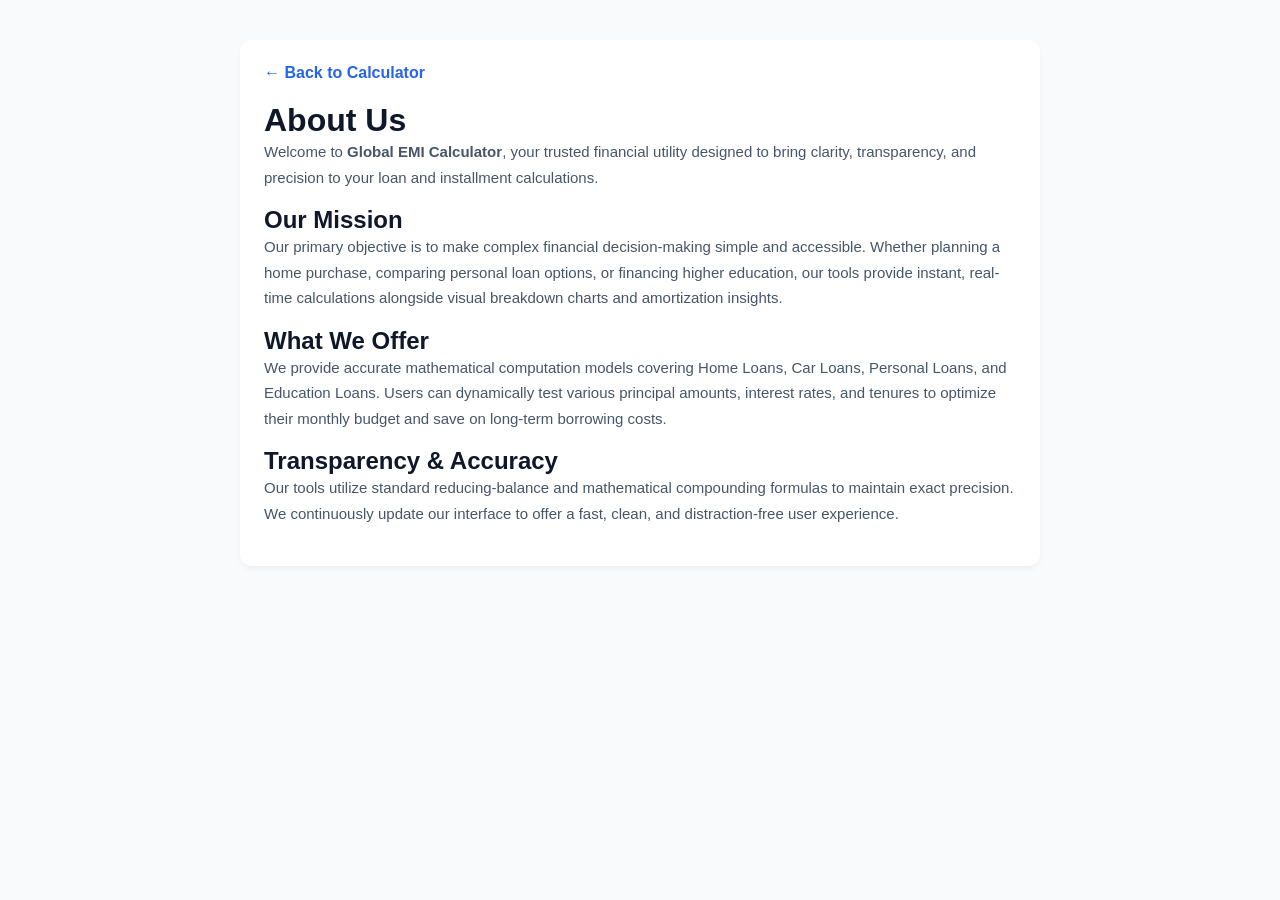
==== about.html @ de72ed79 "Create about.html" ====
<!DOCTYPE html>
<html lang="en">
<head>
    <meta charset="UTF-8">
    <meta name="viewport" content="width=device-width, initial-scale=1.0">
    <title>About Us - Global EMI Calculator</title>
    <link rel="stylesheet" href="style.css">
    <style>
        .page-container { max-width: 800px; margin: 40px auto; padding: 24px; background: #ffffff; border-radius: 12px; box-shadow: 0 4px 6px -1px rgba(0,0,0,0.05); }
        h1, h2 { color: #0f172a; }
        p { color: #475569; line-height: 1.7; font-size: 15px; margin-bottom: 16px; }
        a.back-link { display: inline-block; margin-bottom: 20px; color: #2563eb; text-decoration: none; font-weight: 600; }
    </style>
</head>
<body style="background-color: #f8fafc; font-family: 'Segoe UI', Tahoma, Geneva, Verdana, sans-serif;">
    <div class="page-container">
        <a href="index.html" class="back-link">← Back to Calculator</a>
        <h1>About Us</h1>
        <p>Welcome to <strong>Global EMI Calculator</strong>, your trusted financial utility designed to bring clarity, transparency, and precision to your loan and installment calculations.</p>
        
        <h2>Our Mission</h2>
        <p>Our primary objective is to make complex financial decision-making simple and accessible. Whether planning a home purchase, comparing personal loan options, or financing higher education, our tools provide instant, real-time calculations alongside visual breakdown charts and amortization insights.</p>
        
        <h2>What We Offer</h2>
        <p>We provide accurate mathematical computation models covering Home Loans, Car Loans, Personal Loans, and Education Loans. Users can dynamically test various principal amounts, interest rates, and tenures to optimize their monthly budget and save on long-term borrowing costs.</p>
        
        <h2>Transparency & Accuracy</h2>
        <p>Our tools utilize standard reducing-balance and mathematical compounding formulas to maintain exact precision. We continuously update our interface to offer a fast, clean, and distraction-free user experience.</p>
    </div>
</body>
</html>
---- style.css ----
* {
    margin: 0;
    padding: 0;
    box-sizing: border-box;
    font-family: -apple-system, BlinkMacSystemFont, "Segoe UI", Roboto, sans-serif;
}

body {
    background-color: #f4f6f9;
    color: #333333;
    padding-bottom: 50px;
}

/* Navbar - Centered Navigation Tabs */
.navbar {
    display: flex;
    justify-content: space-between;
    align-items: center;
    background: #ffffff;
    padding: 15px 40px;
    box-shadow: 0 2px 10px rgba(0,0,0,0.03);
    position: relative;
}

.logo {
    font-size: 18px;
    font-weight: 700;
    color: #111827;
    display: flex;
    align-items: center;
    gap: 8px;
    white-space: nowrap;
}

/* CENTER ALIGNED LOAN TABS */
.nav-tabs {
    display: flex;
    list-style: none;
    gap: 25px;
    flex: 1;
    justify-content: center;
    margin: 0 20px;
}

.tab-link {
    cursor: pointer;
    font-size: 14px;
    font-weight: 500;
    color: #6b7280;
    padding: 6px 12px;
    transition: all 0.2s;
    white-space: nowrap;
}

.tab-link:hover {
    color: #111827;
}

.tab-link.active {
    color: #2563eb;
    border-bottom: 2px solid #2563eb;
    font-weight: 600;
}

/* Custom Dropdown Trigger Container */
.custom-dropdown-container {
    position: relative;
    margin-left: auto;
}

/* Layout */
.container {
    max-width: 1100px;
    margin: 40px auto;
    padding: 0 20px;
}

.main-section {
    display: flex;
    gap: 30px;
    align-items: stretch;
}

/* Left Section */
.left {
    flex: 2;
    background: #ffffff;
    padding: 35px;
    border-radius: 16px;
    box-shadow: 0 4px 20px rgba(0,0,0,0.02);
}

.left h1 {
    font-size: 28px;
    color: #111827;
    margin-bottom: 8px;
}

.subtitle {
    font-size: 13px;
    color: #6b7280;
    line-height: 1.5;
    margin-bottom: 25px;
}

.params-box h3 {
    font-size: 15px;
    color: #374151;
    margin-bottom: 20px;
}

.input-group {
    margin-bottom: 22px;
}

.label-row {
    display: flex;
    justify-content: space-between;
    align-items: center;
    margin-bottom: 8px;
}

.label-row label {
    font-size: 11px;
    font-weight: 700;
    color: #6b7280;
    letter-spacing: 0.5px;
}

/* EDITABLE INPUT BOXES */
.input-wrapper {
    background: #e0f2fe;
    border: 1px solid #bae6fd;
    padding: 3px 10px;
    border-radius: 6px;
    display: flex;
    align-items: center;
    gap: 3px;
    transition: all 0.2s ease;
}

.input-wrapper span {
    color: #0369a1;
    font-weight: 700;
    font-size: 14px;
    transition: color 0.2s ease;
}

.value-input {
    background: transparent;
    border: none;
    outline: none;
    color: #0369a1;
    font-weight: 700;
    font-size: 14px;
    width: 85px;
    text-align: right;
    transition: color 0.2s ease;
}

.input-wrapper:hover,
.input-wrapper:focus-within {
    background: #e6f9f5;
    border-color: #00d09c;
}

.input-wrapper:hover span,
.input-wrapper:hover .value-input,
.input-wrapper:focus-within span,
.input-wrapper:focus-within .value-input {
    color: #00d09c;
}

.value-input::-webkit-outer-spin-button,
.value-input::-webkit-inner-spin-button {
    -webkit-appearance: none;
    margin: 0;
}

/* GREEN SLIDER & DYNAMIC TRACK FILL */
input[type="range"] {
    -webkit-appearance: none;
    width: 100%;
    height: 6px;
    background: linear-gradient(to right, #00d09c 0%, #00d09c 50%, #e5e7eb 50%, #e5e7eb 100%);
    border-radius: 5px;
    outline: none;
    cursor: pointer;
}

input[type="range"]::-webkit-slider-thumb {
    -webkit-appearance: none;
    width: 18px;
    height: 18px;
    border-radius: 50%;
    background: #00d09c;
    cursor: pointer;
    box-shadow: 0 0 6px rgba(0, 208, 156, 0.4);
    transition: transform 0.1s ease;
}

input[type="range"]::-webkit-slider-thumb:hover {
    transform: scale(1.15);
}

.range-labels {
    display: flex;
    justify-content: space-between;
    font-size: 11px;
    color: #9ca3af;
    margin-top: 6px;
}

/* Right Section - Dark Card */
.right {
    flex: 1;
    background: #090d16;
    color: white;
    padding: 25px;
    border-radius: 16px;
    display: flex;
    flex-direction: column;
    justify-content: space-between;
    box-shadow: 0 10px 25px rgba(0,0,0,0.15);
}

.card-subtitle {
    font-size: 10px;
    font-weight: 700;
    color: #6b7280;
    letter-spacing: 1px;
}

.emi-title {
    font-size: 12px;
    color: #9ca3af;
    margin-top: 15px;
}

.right h2 {
    font-size: 32px;
    font-weight: 700;
    color: #ffffff;
    margin-bottom: 15px;
}

.chart-box {
    width: 100%;
    max-width: 200px;
    margin: 15px auto;
    display: flex;
    justify-content: center;
    align-items: center;
}

.chart-box canvas {
    width: 100% !important;
    height: auto !important;
}

.summary-list {
    display: flex;
    flex-direction: column;
    gap: 12px;
    border-top: 1px solid #1f2937;
    padding-top: 15px;
    margin-bottom: 15px;
}

.summary-item {
    display: flex;
    justify-content: space-between;
    font-size: 13px;
    color: #ffffff;
}

.summary-item strong {
    color: #ffffff;
}

.summary-item.total strong {
    color: #ffffff;
    font-size: 15px;
}

.schedule-main-header {
    display: flex;
    flex-direction: column;
    align-items: center;
    text-align: center;
    border-top: 1px solid #1f2937;
    padding-top: 15px;
}

.amort-header-title {
    font-size: 12px;
    font-weight: 500;
    color: #9ca3af;
    margin-bottom: 8px;
}

.toggle-amort-btn {
    background: transparent;
    border: none;
    cursor: pointer;
    outline: none;
}

.circle-icon {
    display: inline-flex;
    align-items: center;
    justify-content: center;
    width: 28px;
    height: 28px;
    border-radius: 50%;
    border: 1px solid #4b5563;
    color: #ffffff;
    font-size: 16px;
    line-height: 1;
    transition: all 0.2s ease;
}

.toggle-amort-btn:hover .circle-icon {
    border-color: #00d09c;
    color: #00d09c;
}

.schedule-section {
    background: #ffffff;
    border-radius: 16px;
    padding: 25px 30px;
    margin-top: 30px;
    box-shadow: 0 4px 20px rgba(0,0,0,0.02);
}

.year-block {
    border-bottom: 1px solid #f3f4f6;
}

.year-block:last-child {
    border-bottom: none;
}

.year-header {
    display: flex;
    justify-content: space-between;
    align-items: center;
    padding: 18px 8px;
    cursor: pointer;
    font-size: 16px;
    font-weight: 600;
    color: #1f2937;
    transition: color 0.2s;
}

.year-header:hover {
    color: #00d09c;
}

.chevron-icon {
    font-size: 12px;
    color: #6b7280;
    transition: transform 0.2s ease;
}

.year-block.active .chevron-icon {
    transform: rotate(180deg);
}

.month-table-wrapper {
    display: none;
    padding: 15px;
    margin: 10px 0 20px 0;
    background-color: #f4fbf7;
    border-radius: 12px;
    border: 1px solid #e1f5ee;
    overflow-x: auto;
    -webkit-overflow-scrolling: touch;
}

.year-block.active .month-table-wrapper {
    display: block;
}

.amort-table {
    width: 100%;
    min-width: 500px;
    border-collapse: collapse;
}

.amort-table th {
    text-align: left;
    padding: 12px 10px;
    color: #64748b;
    font-weight: 500;
    font-size: 13px;
    border-bottom: 1px solid #d1eae1;
    white-space: nowrap;
}

.amort-table td {
    padding: 12px 10px;
    color: #222529;
    font-weight: 500;
    font-size: 14px;
    white-space: nowrap;
}

.amort-table tbody tr {
    transition: background 0.15s ease;
}

.amort-table tbody tr:hover {
    background-color: #e8f7f1;
}

.month-table-wrapper::-webkit-scrollbar {
    height: 4px;
}

.month-table-wrapper::-webkit-scrollbar-track {
    background: #e1f5ee;
    border-radius: 10px;
}

.month-table-wrapper::-webkit-scrollbar-thumb {
    background: #00d09c;
    border-radius: 10px;
}

.load-more-box {
    text-align: center;
    margin-top: 25px;
}

.btn-load-more {
    background-color: #00d09c;
    color: #ffffff;
    border: none;
    padding: 10px 24px;
    border-radius: 6px;
    font-weight: 600;
    font-size: 13px;
    cursor: pointer;
    transition: background 0.2s ease;
}

.btn-load-more:hover {
    background-color: #00b889;
}

/* CUSTOM FLOATING DROPDOWN WITH HD FLAG IMAGES */
.custom-dropdown-btn {
    background: #1e293b;
    color: white;
    border: 1px solid #475569;
    padding: 6px 14px;
    border-radius: 20px;
    cursor: pointer;
    display: flex;
    align-items: center;
    gap: 6px;
    font-size: 14px;
    transition: all 0.2s ease;
}

.custom-dropdown-btn:hover {
    background: #334155;
}

.btn-flag-img {
    width: 20px;
    height: 14px;
    border-radius: 2px;
    object-fit: cover;
}

.custom-dropdown-menu {
    position: absolute;
    right: 0;
    top: 45px;
    width: 230px;
    max-height: 320px;
    overflow-y: auto;
    background: #ffffff;
    border-radius: 16px;
    box-shadow: 0 10px 25px rgba(0, 0, 0, 0.2);
    display: none;
    flex-direction: column;
    padding: 8px 0;
    z-index: 1000;
    border: 1px solid #e2e8f0;
}

.custom-dropdown-menu.show {
    display: flex;
}

.dropdown-item {
    display: flex;
    align-items: center;
    padding: 10px 16px;
    cursor: pointer;
    color: #1e293b;
    font-size: 14px;
    font-weight: 500;
    transition: background 0.2s;
}

.dropdown-item:hover {
    background: #f1f5f9;
}

.flag-img {
    width: 22px;
    height: 15px;
    border-radius: 2px;
    margin-right: 12px;
    object-fit: cover;
    box-shadow: 0 1px 3px rgba(0,0,0,0.2);
}

.dropdown-item .country-name {
    flex: 1;
}

.dropdown-item .checkmark {
    color: #2563eb;
    font-weight: bold;
    visibility: hidden;
}

.dropdown-item.active .checkmark {
    visibility: visible;
}

.dropdown-item.active {
    background: #eff6ff;
    color: #2563eb;
}

/* Mobile responsive */
@media (max-width: 768px) {
    .navbar {
        padding: 12px 15px;
        flex-direction: column;
        gap: 12px;
    }

    .nav-tabs {
        margin: 5px 0;
        gap: 10px;
        overflow-x: auto;
        width: 100%;
        justify-content: flex-start;
        padding-bottom: 5px;
    }

    .container {
        margin: 20px auto;
        padding: 0 12px;
    }

    .main-section {
        flex-direction: column;
        gap: 20px;
    }

    .left, .right {
        padding: 20px;
    }

    .schedule-section {
        padding: 15px;
    }

    .month-table-wrapper {
        padding: 10px;
    }
}
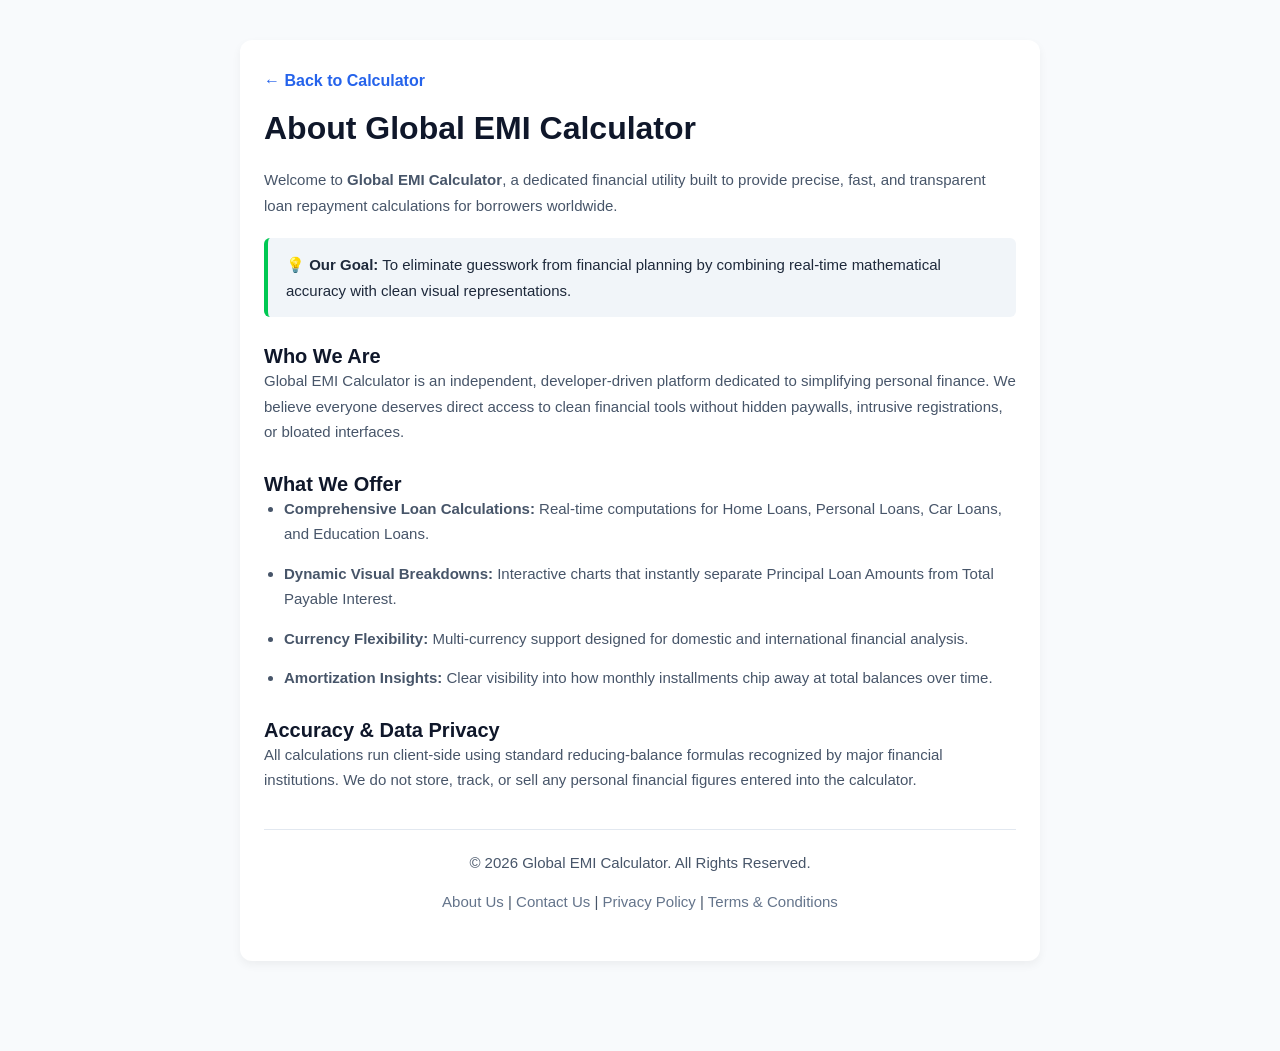
==== commit 6d314e56: "Update about.html" ====
--- a/about.html
+++ b/about.html
@@ -6,26 +6,82 @@
     <title>About Us - Global EMI Calculator</title>
     <link rel="stylesheet" href="style.css">
     <style>
-        .page-container { max-width: 800px; margin: 40px auto; padding: 24px; background: #ffffff; border-radius: 12px; box-shadow: 0 4px 6px -1px rgba(0,0,0,0.05); }
+        .page-container { 
+            max-width: 800px; 
+            margin: 40px auto; 
+            padding: 32px 24px; 
+            background: #ffffff; 
+            border-radius: 12px; 
+            box-shadow: 0 4px 10px rgba(0,0,0,0.05); 
+        }
         h1, h2 { color: #0f172a; }
-        p { color: #475569; line-height: 1.7; font-size: 15px; margin-bottom: 16px; }
-        a.back-link { display: inline-block; margin-bottom: 20px; color: #2563eb; text-decoration: none; font-weight: 600; }
+        h1 { margin-bottom: 20px; }
+        h2 { margin-top: 28px; font-size: 20px; }
+        p, li { color: #475569; line-height: 1.7; font-size: 15px; margin-bottom: 14px; }
+        ul { padding-left: 20px; margin-bottom: 16px; }
+        a.back-link { 
+            display: inline-block; 
+            margin-bottom: 20px; 
+            color: #2563eb; 
+            text-decoration: none; 
+            font-weight: 600; 
+        }
+        a.back-link:hover { text-decoration: underline; }
+        .highlight-box {
+            background: #f1f5f9;
+            border-left: 4px solid #00c853;
+            padding: 14px 18px;
+            border-radius: 6px;
+            margin: 20px 0;
+        }
+        footer {
+            text-align: center;
+            margin-top: 36px;
+            padding-top: 20px;
+            border-top: 1px solid #e2e8f0;
+            color: #64748b;
+            font-size: 13px;
+        }
+        footer a { color: #64748b; text-decoration: none; }
+        footer a:hover { text-decoration: underline; }
     </style>
 </head>
 <body style="background-color: #f8fafc; font-family: 'Segoe UI', Tahoma, Geneva, Verdana, sans-serif;">
     <div class="page-container">
         <a href="index.html" class="back-link">← Back to Calculator</a>
-        <h1>About Us</h1>
-        <p>Welcome to <strong>Global EMI Calculator</strong>, your trusted financial utility designed to bring clarity, transparency, and precision to your loan and installment calculations.</p>
         
-        <h2>Our Mission</h2>
-        <p>Our primary objective is to make complex financial decision-making simple and accessible. Whether planning a home purchase, comparing personal loan options, or financing higher education, our tools provide instant, real-time calculations alongside visual breakdown charts and amortization insights.</p>
+        <h1>About Global EMI Calculator</h1>
+        <p>Welcome to <strong>Global EMI Calculator</strong>, a dedicated financial utility built to provide precise, fast, and transparent loan repayment calculations for borrowers worldwide.</p>
         
+        <div class="highlight-box">
+            <p style="margin: 0; font-weight: 500; color: #1e293b;">
+                💡 <strong>Our Goal:</strong> To eliminate guesswork from financial planning by combining real-time mathematical accuracy with clean visual representations.
+            </p>
+        </div>
+
+        <h2>Who We Are</h2>
+        <p>Global EMI Calculator is an independent, developer-driven platform dedicated to simplifying personal finance. We believe everyone deserves direct access to clean financial tools without hidden paywalls, intrusive registrations, or bloated interfaces.</p>
+
         <h2>What We Offer</h2>
-        <p>We provide accurate mathematical computation models covering Home Loans, Car Loans, Personal Loans, and Education Loans. Users can dynamically test various principal amounts, interest rates, and tenures to optimize their monthly budget and save on long-term borrowing costs.</p>
-        
-        <h2>Transparency & Accuracy</h2>
-        <p>Our tools utilize standard reducing-balance and mathematical compounding formulas to maintain exact precision. We continuously update our interface to offer a fast, clean, and distraction-free user experience.</p>
+        <ul>
+            <li><strong>Comprehensive Loan Calculations:</strong> Real-time computations for Home Loans, Personal Loans, Car Loans, and Education Loans.</li>
+            <li><strong>Dynamic Visual Breakdowns:</strong> Interactive charts that instantly separate Principal Loan Amounts from Total Payable Interest.</li>
+            <li><strong>Currency Flexibility:</strong> Multi-currency support designed for domestic and international financial analysis.</li>
+            <li><strong>Amortization Insights:</strong> Clear visibility into how monthly installments chip away at total balances over time.</li>
+        </ul>
+
+        <h2>Accuracy & Data Privacy</h2>
+        <p>All calculations run client-side using standard reducing-balance formulas recognized by major financial institutions. We do not store, track, or sell any personal financial figures entered into the calculator.</p>
+
+        <footer>
+            <p>© 2026 Global EMI Calculator. All Rights Reserved.</p>
+            <p>
+                <a href="about.html">About Us</a> | 
+                <a href="contact.html">Contact Us</a> | 
+                <a href="privacy-policy.html">Privacy Policy</a> | 
+                <a href="terms.html">Terms & Conditions</a>
+            </p>
+        </footer>
     </div>
 </body>
 </html>
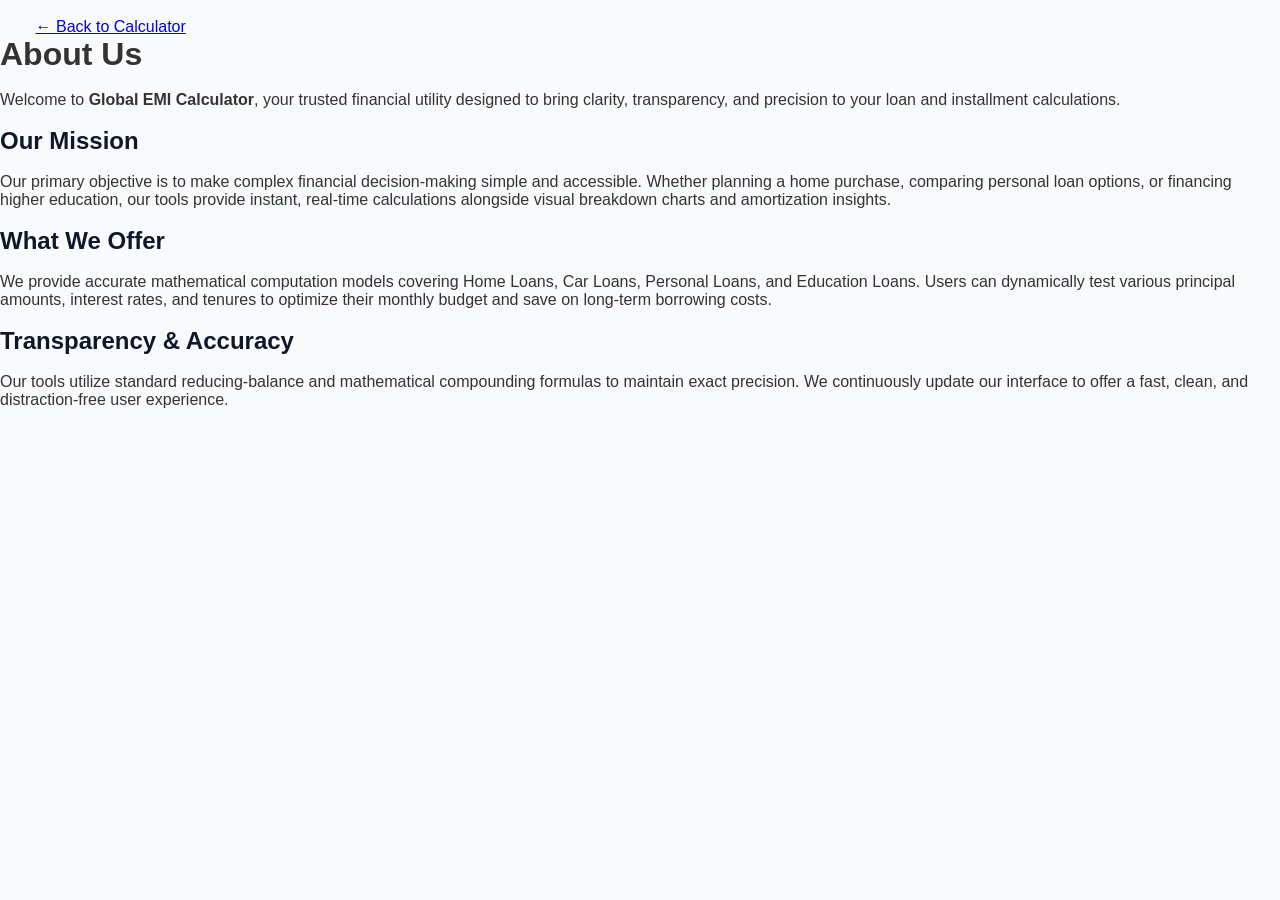
==== commit e013f494: "Update about.html" ====
--- a/about.html
+++ b/about.html
@@ -1,87 +1,31 @@
 <!DOCTYPE html>
 <html lang="en">
 <head>
-    <meta charset="UTF-8">
-    <meta name="viewport" content="width=device-width, initial-scale=1.0">
-    <title>About Us - Global EMI Calculator</title>
-    <link rel="stylesheet" href="style.css">
-    <style>
-        .page-container { 
-            max-width: 800px; 
-            margin: 40px auto; 
-            padding: 32px 24px; 
-            background: #ffffff; 
-            border-radius: 12px; 
-            box-shadow: 0 4px 10px rgba(0,0,0,0.05); 
-        }
-        h1, h2 { color: #0f172a; }
-        h1 { margin-bottom: 20px; }
-        h2 { margin-top: 28px; font-size: 20px; }
-        p, li { color: #475569; line-height: 1.7; font-size: 15px; margin-bottom: 14px; }
-        ul { padding-left: 20px; margin-bottom: 16px; }
-        a.back-link { 
-            display: inline-block; 
-            margin-bottom: 20px; 
-            color: #2563eb; 
-            text-decoration: none; 
-            font-weight: 600; 
-        }
-        a.back-link:hover { text-decoration: underline; }
-        .highlight-box {
-            background: #f1f5f9;
-            border-left: 4px solid #00c853;
-            padding: 14px 18px;
-            border-radius: 6px;
-            margin: 20px 0;
-        }
-        footer {
-            text-align: center;
-            margin-top: 36px;
-            padding-top: 20px;
-            border-top: 1px solid #e2e8f0;
-            color: #64748b;
-            font-size: 13px;
-        }
-        footer a { color: #64748b; text-decoration: none; }
-        footer a:hover { text-decoration: underline; }
-    </style>
+    <meta charset="UTF-8">
+    <meta name="viewport" content="width=device-width, initial-scale=1.0">
+    <title>About Us - Global EMI Calculator</title>
+    <link rel="stylesheet" href="style.css">
+    <style>
+        .page-container { max-width: 800px; margin: 40px auto; padding: 24px; background: #ffffff; border-radius: 12px; box-shadow: 0 4px 6px -1px rgba(0,0,0,0.05); }
+        h1, h2 { color: #0f172a; }
+        p { color: #475569; line-height: 1.7; font-size: 15px; margin-bottom: 16px; }
+        a.back-link { display: inline-block; margin-bottom: 20px; color: #2563eb; text-decoration: none; font-weight: 600; }
+    </style>
 </head>
 <body style="background-color: #f8fafc; font-family: 'Segoe UI', Tahoma, Geneva, Verdana, sans-serif;">
-    <div class="page-container">
-        <a href="index.html" class="back-link">← Back to Calculator</a>
-        
-        <h1>About Global EMI Calculator</h1>
-        <p>Welcome to <strong>Global EMI Calculator</strong>, a dedicated financial utility built to provide precise, fast, and transparent loan repayment calculations for borrowers worldwide.</p>
-        
-        <div class="highlight-box">
-            <p style="margin: 0; font-weight: 500; color: #1e293b;">
-                💡 <strong>Our Goal:</strong> To eliminate guesswork from financial planning by combining real-time mathematical accuracy with clean visual representations.
-            </p>
-        </div>
-
-        <h2>Who We Are</h2>
-        <p>Global EMI Calculator is an independent, developer-driven platform dedicated to simplifying personal finance. We believe everyone deserves direct access to clean financial tools without hidden paywalls, intrusive registrations, or bloated interfaces.</p>
-
-        <h2>What We Offer</h2>
-        <ul>
-            <li><strong>Comprehensive Loan Calculations:</strong> Real-time computations for Home Loans, Personal Loans, Car Loans, and Education Loans.</li>
-            <li><strong>Dynamic Visual Breakdowns:</strong> Interactive charts that instantly separate Principal Loan Amounts from Total Payable Interest.</li>
-            <li><strong>Currency Flexibility:</strong> Multi-currency support designed for domestic and international financial analysis.</li>
-            <li><strong>Amortization Insights:</strong> Clear visibility into how monthly installments chip away at total balances over time.</li>
-        </ul>
-
-        <h2>Accuracy & Data Privacy</h2>
-        <p>All calculations run client-side using standard reducing-balance formulas recognized by major financial institutions. We do not store, track, or sell any personal financial figures entered into the calculator.</p>
-
-        <footer>
-            <p>© 2026 Global EMI Calculator. All Rights Reserved.</p>
-            <p>
-                <a href="about.html">About Us</a> | 
-                <a href="contact.html">Contact Us</a> | 
-                <a href="privacy-policy.html">Privacy Policy</a> | 
-                <a href="terms.html">Terms & Conditions</a>
-            </p>
-        </footer>
-    </div>
+    <div class="page-container">
+        <a href="index.html" class="back-link">← Back to Calculator</a>
+        <h1>About Us</h1>
+        <p>Welcome to <strong>Global EMI Calculator</strong>, your trusted financial utility designed to bring clarity, transparency, and precision to your loan and installment calculations.</p>
+        
+        <h2>Our Mission</h2>
+        <p>Our primary objective is to make complex financial decision-making simple and accessible. Whether planning a home purchase, comparing personal loan options, or financing higher education, our tools provide instant, real-time calculations alongside visual breakdown charts and amortization insights.</p>
+        
+        <h2>What We Offer</h2>
+        <p>We provide accurate mathematical computation models covering Home Loans, Car Loans, Personal Loans, and Education Loans. Users can dynamically test various principal amounts, interest rates, and tenures to optimize their monthly budget and save on long-term borrowing costs.</p>
+        
+        <h2>Transparency & Accuracy</h2>
+        <p>Our tools utilize standard reducing-balance and mathematical compounding formulas to maintain exact precision. We continuously update our interface to offer a fast, clean, and distraction-free user experience.</p>
+    </div>
 </body>
-</html>
+</html>   
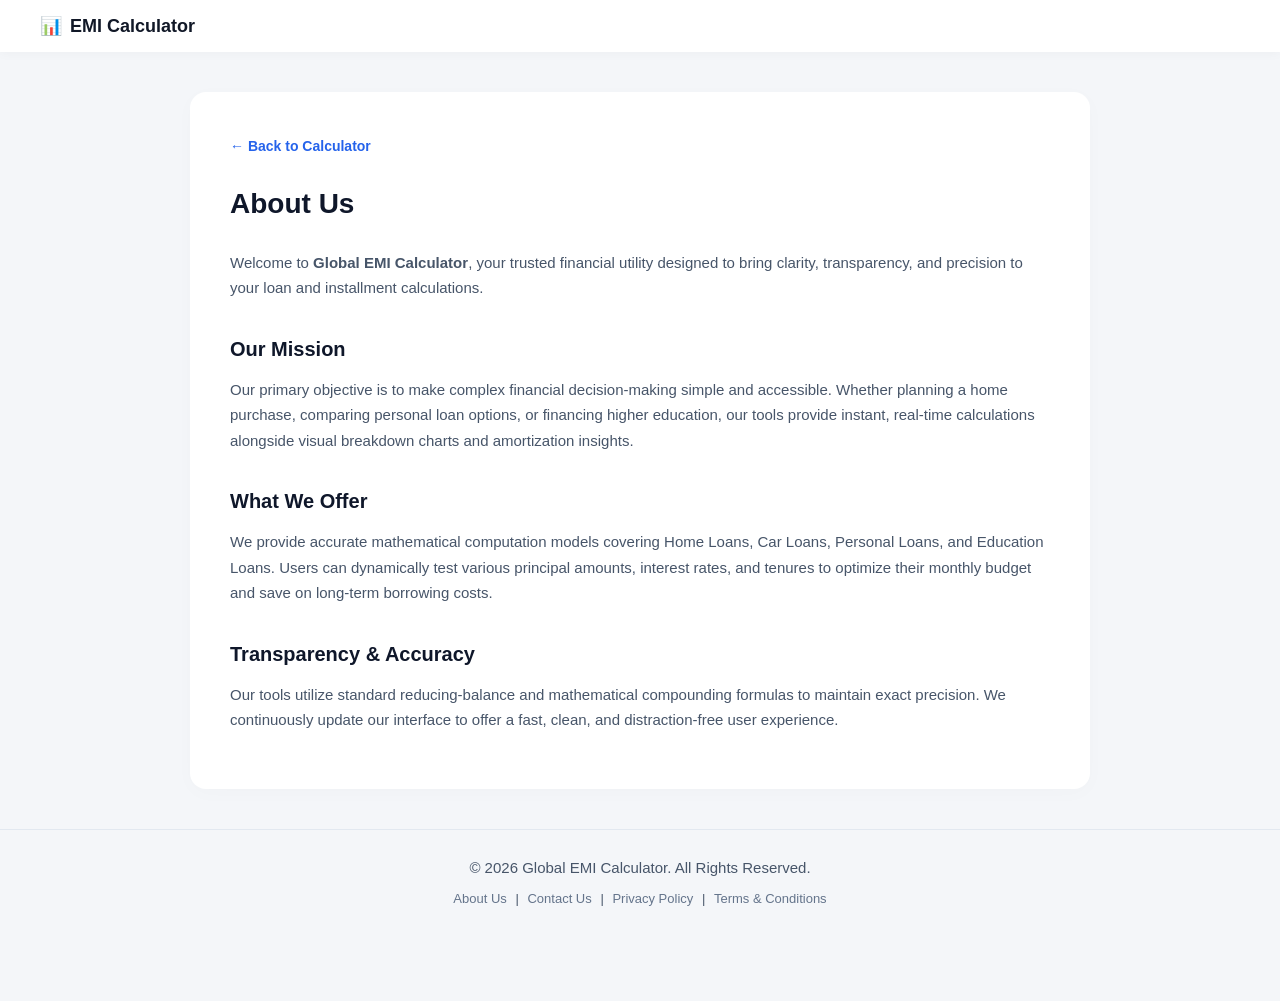
==== commit 070e6e1b: "Update about.html" ====
--- a/about.html
+++ b/about.html
@@ -1,31 +1,107 @@
 <!DOCTYPE html>
 <html lang="en">
 <head>
-    <meta charset="UTF-8">
-    <meta name="viewport" content="width=device-width, initial-scale=1.0">
-    <title>About Us - Global EMI Calculator</title>
-    <link rel="stylesheet" href="style.css">
-    <style>
-        .page-container { max-width: 800px; margin: 40px auto; padding: 24px; background: #ffffff; border-radius: 12px; box-shadow: 0 4px 6px -1px rgba(0,0,0,0.05); }
-        h1, h2 { color: #0f172a; }
-        p { color: #475569; line-height: 1.7; font-size: 15px; margin-bottom: 16px; }
-        a.back-link { display: inline-block; margin-bottom: 20px; color: #2563eb; text-decoration: none; font-weight: 600; }
-    </style>
+    <meta charset="UTF-8">
+    <meta name="viewport" content="width=device-width, initial-scale=1.0">
+    <title>About Us - Global EMI Calculator</title>
+    <meta name="description" content="Learn more about Global EMI Calculator, our mission, and how we help users plan loans accurately.">
+    <link rel="canonical" href="https://emicalculator4u.com/about.html">
+    <link rel="icon" type="image/png" href="logo.png">
+    
+    <style>
+        * {
+            margin: 0;
+            padding: 0;
+            box-sizing: border-box;
+            font-family: -apple-system, BlinkMacSystemFont, "Segoe UI", Roboto, sans-serif;
+        }
+        body {
+            background-color: #f4f6f9;
+            color: #1f2937;
+            padding-bottom: 50px;
+            -webkit-font-smoothing: antialiased;
+        }
+        .navbar {
+            display: flex;
+            justify-content: space-between;
+            align-items: center;
+            background: #ffffff;
+            padding: 15px 40px;
+            box-shadow: 0 2px 10px rgba(0,0,0,0.03);
+            position: relative;
+        }
+        .logo {
+            font-size: 18px;
+            font-weight: 700;
+            color: #111827;
+            display: flex;
+            align-items: center;
+            gap: 8px;
+            text-decoration: none;
+        }
+        .page-container {
+            max-width: 900px;
+            margin: 40px auto;
+            padding: 40px;
+            background: #ffffff;
+            border-radius: 16px;
+            box-shadow: 0 4px 20px rgba(0,0,0,0.02);
+            line-height: 1.8;
+        }
+        h1, h2 { color: #0f172a; }
+        h1 { margin-bottom: 20px; font-size: 28px; }
+        h2 { margin-top: 30px; margin-bottom: 10px; font-size: 20px; }
+        p { color: #475569; line-height: 1.7; font-size: 15px; margin-bottom: 16px; }
+        a.back-link { display: inline-block; margin-bottom: 20px; color: #2563eb; text-decoration: none; font-weight: 600; font-size: 14px; }
+        a.back-link:hover { text-decoration: underline; }
+        footer {
+            margin-top: 40px;
+            padding: 25px 15px;
+            text-align: center;
+            border-top: 1px solid #e2e8f0;
+            font-size: 14px;
+            color: #64748b;
+        }
+        footer a { color: #64748b; text-decoration: none; margin: 0 5px; }
+        footer a:hover { color: #2563eb; }
+        @media (max-width: 768px) {
+            .navbar { padding: 12px 15px; }
+            .page-container { margin: 20px 15px; padding: 20px; }
+        }
+    </style>
 </head>
-<body style="background-color: #f8fafc; font-family: 'Segoe UI', Tahoma, Geneva, Verdana, sans-serif;">
-    <div class="page-container">
-        <a href="index.html" class="back-link">← Back to Calculator</a>
-        <h1>About Us</h1>
-        <p>Welcome to <strong>Global EMI Calculator</strong>, your trusted financial utility designed to bring clarity, transparency, and precision to your loan and installment calculations.</p>
-        
-        <h2>Our Mission</h2>
-        <p>Our primary objective is to make complex financial decision-making simple and accessible. Whether planning a home purchase, comparing personal loan options, or financing higher education, our tools provide instant, real-time calculations alongside visual breakdown charts and amortization insights.</p>
-        
-        <h2>What We Offer</h2>
-        <p>We provide accurate mathematical computation models covering Home Loans, Car Loans, Personal Loans, and Education Loans. Users can dynamically test various principal amounts, interest rates, and tenures to optimize their monthly budget and save on long-term borrowing costs.</p>
-        
-        <h2>Transparency & Accuracy</h2>
-        <p>Our tools utilize standard reducing-balance and mathematical compounding formulas to maintain exact precision. We continuously update our interface to offer a fast, clean, and distraction-free user experience.</p>
-    </div>
+<body>
+
+    <nav class="navbar" role="navigation" aria-label="Main Navigation">
+        <a href="index.html" class="logo">
+            <span aria-hidden="true">📊</span> EMI Calculator
+        </a>
+    </nav>
+
+    <div class="page-container">
+        <a href="index.html" class="back-link">← Back to Calculator</a>
+        <h1>About Us</h1>
+        <p>Welcome to <strong>Global EMI Calculator</strong>, your trusted financial utility designed to bring clarity, transparency, and precision to your loan and installment calculations.</p>
+        
+        <h2>Our Mission</h2>
+        <p>Our primary objective is to make complex financial decision-making simple and accessible. Whether planning a home purchase, comparing personal loan options, or financing higher education, our tools provide instant, real-time calculations alongside visual breakdown charts and amortization insights.</p>
+        
+        <h2>What We Offer</h2>
+        <p>We provide accurate mathematical computation models covering Home Loans, Car Loans, Personal Loans, and Education Loans. Users can dynamically test various principal amounts, interest rates, and tenures to optimize their monthly budget and save on long-term borrowing costs.</p>
+        
+        <h2>Transparency & Accuracy</h2>
+        <p>Our tools utilize standard reducing-balance and mathematical compounding formulas to maintain exact precision. We continuously update our interface to offer a fast, clean, and distraction-free user experience.</p>
+    </div>
+
+    <footer>
+        <p style="margin-bottom: 8px;">© 2026 Global EMI Calculator. All Rights Reserved.</p>
+        <p style="font-size: 13px;">
+            <a href="about.html">About Us</a> | 
+            <a href="contact.html">Contact Us</a> | 
+            <a href="privacy-policy.html">Privacy Policy</a> | 
+            <a href="terms.html">Terms & Conditions</a>
+        </p>
+    </footer>
+
 </body>
-</html>   
+</html>
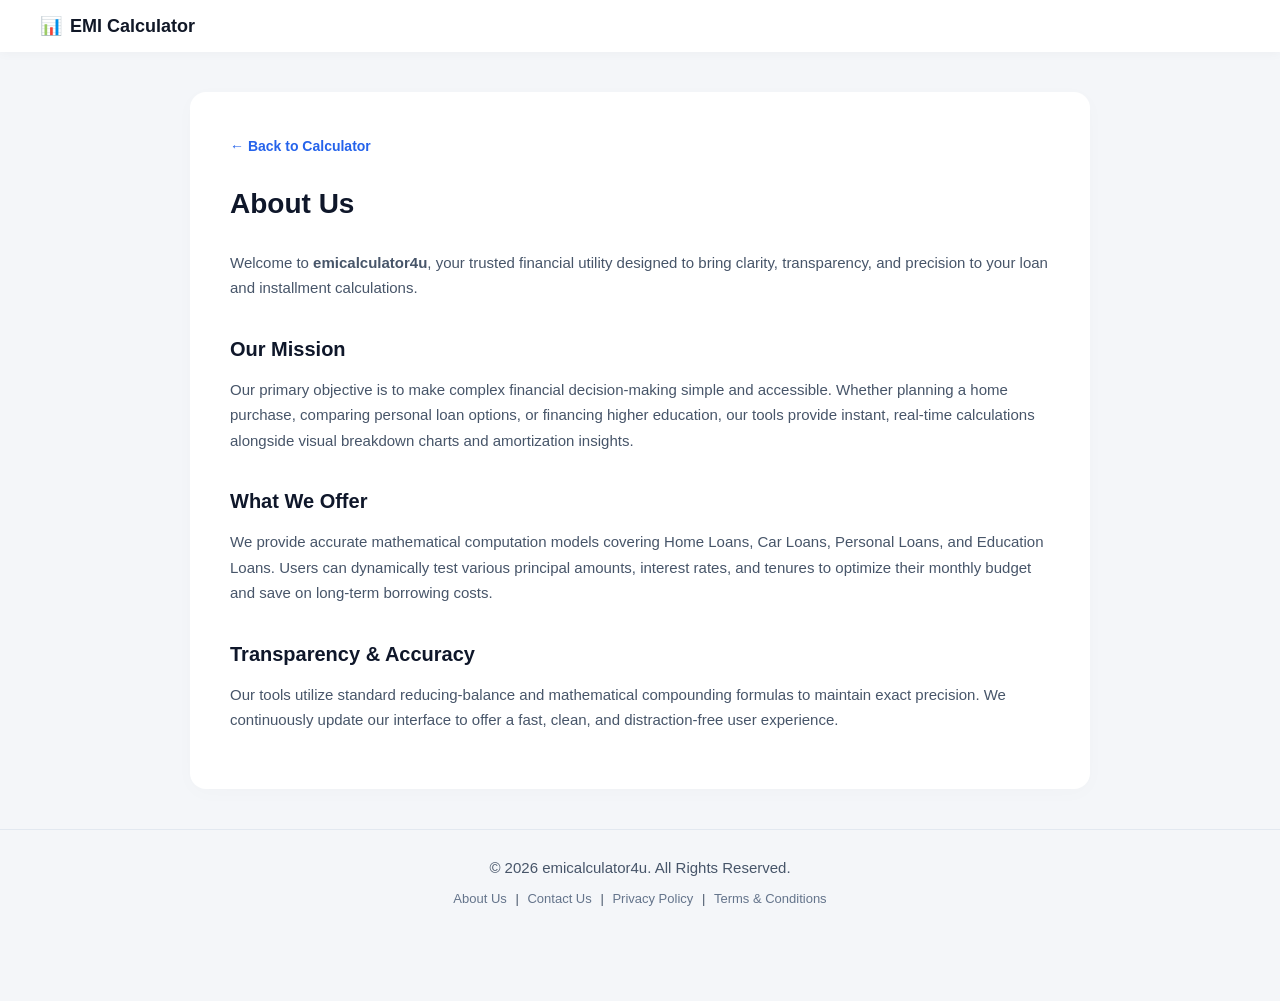
==== commit 339160d5: "Update about.html" ====
--- a/about.html
+++ b/about.html
@@ -3,7 +3,7 @@
 <head>
     <meta charset="UTF-8">
     <meta name="viewport" content="width=device-width, initial-scale=1.0">
-    <title>About Us - Global EMI Calculator</title>
+    <title>About Us - emicalculator4u </title>
     <meta name="description" content="Learn more about Global EMI Calculator, our mission, and how we help users plan loans accurately.">
     <link rel="canonical" href="https://emicalculator4u.com/about.html">
     <link rel="icon" type="image/png" href="logo.png">
@@ -81,7 +81,7 @@
     <div class="page-container">
         <a href="index.html" class="back-link">← Back to Calculator</a>
         <h1>About Us</h1>
-        <p>Welcome to <strong>Global EMI Calculator</strong>, your trusted financial utility designed to bring clarity, transparency, and precision to your loan and installment calculations.</p>
+        <p>Welcome to <strong>emicalculator4u</strong>, your trusted financial utility designed to bring clarity, transparency, and precision to your loan and installment calculations.</p>
         
         <h2>Our Mission</h2>
         <p>Our primary objective is to make complex financial decision-making simple and accessible. Whether planning a home purchase, comparing personal loan options, or financing higher education, our tools provide instant, real-time calculations alongside visual breakdown charts and amortization insights.</p>
@@ -94,7 +94,7 @@
     </div>
 
     <footer>
-        <p style="margin-bottom: 8px;">© 2026 Global EMI Calculator. All Rights Reserved.</p>
+        <p style="margin-bottom: 8px;">© 2026 emicalculator4u. All Rights Reserved.</p>
         <p style="font-size: 13px;">
             <a href="about.html">About Us</a> | 
             <a href="contact.html">Contact Us</a> | 
